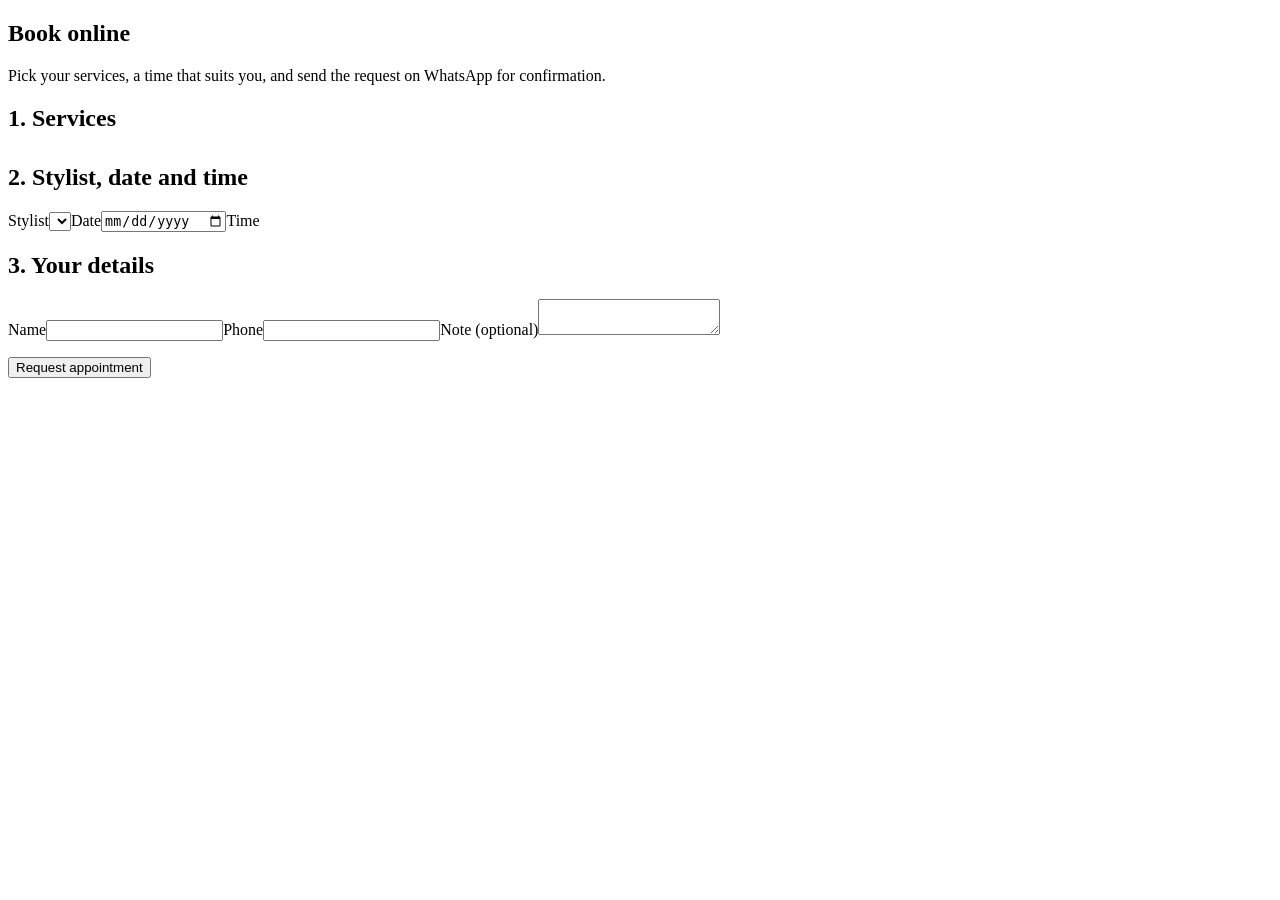
==== booking.html @ c288ae75 "Create booking.html" ====
<!doctype html><html lang="en"><head><title>Book online | KEVI Hair & Beauty</title><meta name="description" content="Book your hair, braiding or nail appointment at KEVI Hair & Beauty."><meta charset="utf-8"><meta name="viewport" content="width=device-width,initial-scale=1"><link rel="icon" href="assets/logo.png"><link rel="preconnect" href="https://fonts.googleapis.com"><link rel="preconnect" href="https://fonts.gstatic.com" crossorigin><link href="https://fonts.googleapis.com/css2?family=Cormorant+Garamond:wght@500;600&family=Jost:wght@400;500&display=swap" rel="stylesheet"><link rel="stylesheet" href="css/style.css"></head><body><header id="site-header"></header><main><section class="wrap"><h1>Book online</h1><p>Pick your services, a time that suits you, and send the request on WhatsApp for confirmation.</p><div id="booking" class="form"><div class="card"><h2>1. Services</h2><div id="svc"></div><h2 style="margin-top:2rem">2. Stylist, date and time</h2><label class="f" for="stylist">Stylist</label><select id="stylist"></select><label class="f" for="date">Date</label><input type="date" id="date"><label class="f">Time</label><div class="slots" id="slots" role="group" aria-label="Available times"></div></div><div class="card"><h2>3. Your details</h2><label class="f" for="name">Name</label><input id="name" autocomplete="name"><label class="f" for="phone">Phone</label><input id="phone" type="tel" autocomplete="tel"><label class="f" for="note">Note (optional)</label><textarea id="note" rows="2"></textarea><p id="sum" style="margin-top:1rem"></p><button class="btn" id="go" type="button">Request appointment</button><p id="err" role="alert"></p></div></div></section></main><footer id="site-footer"></footer><script src="js/data.js"></script><script src="js/main.js"></script></body></html>
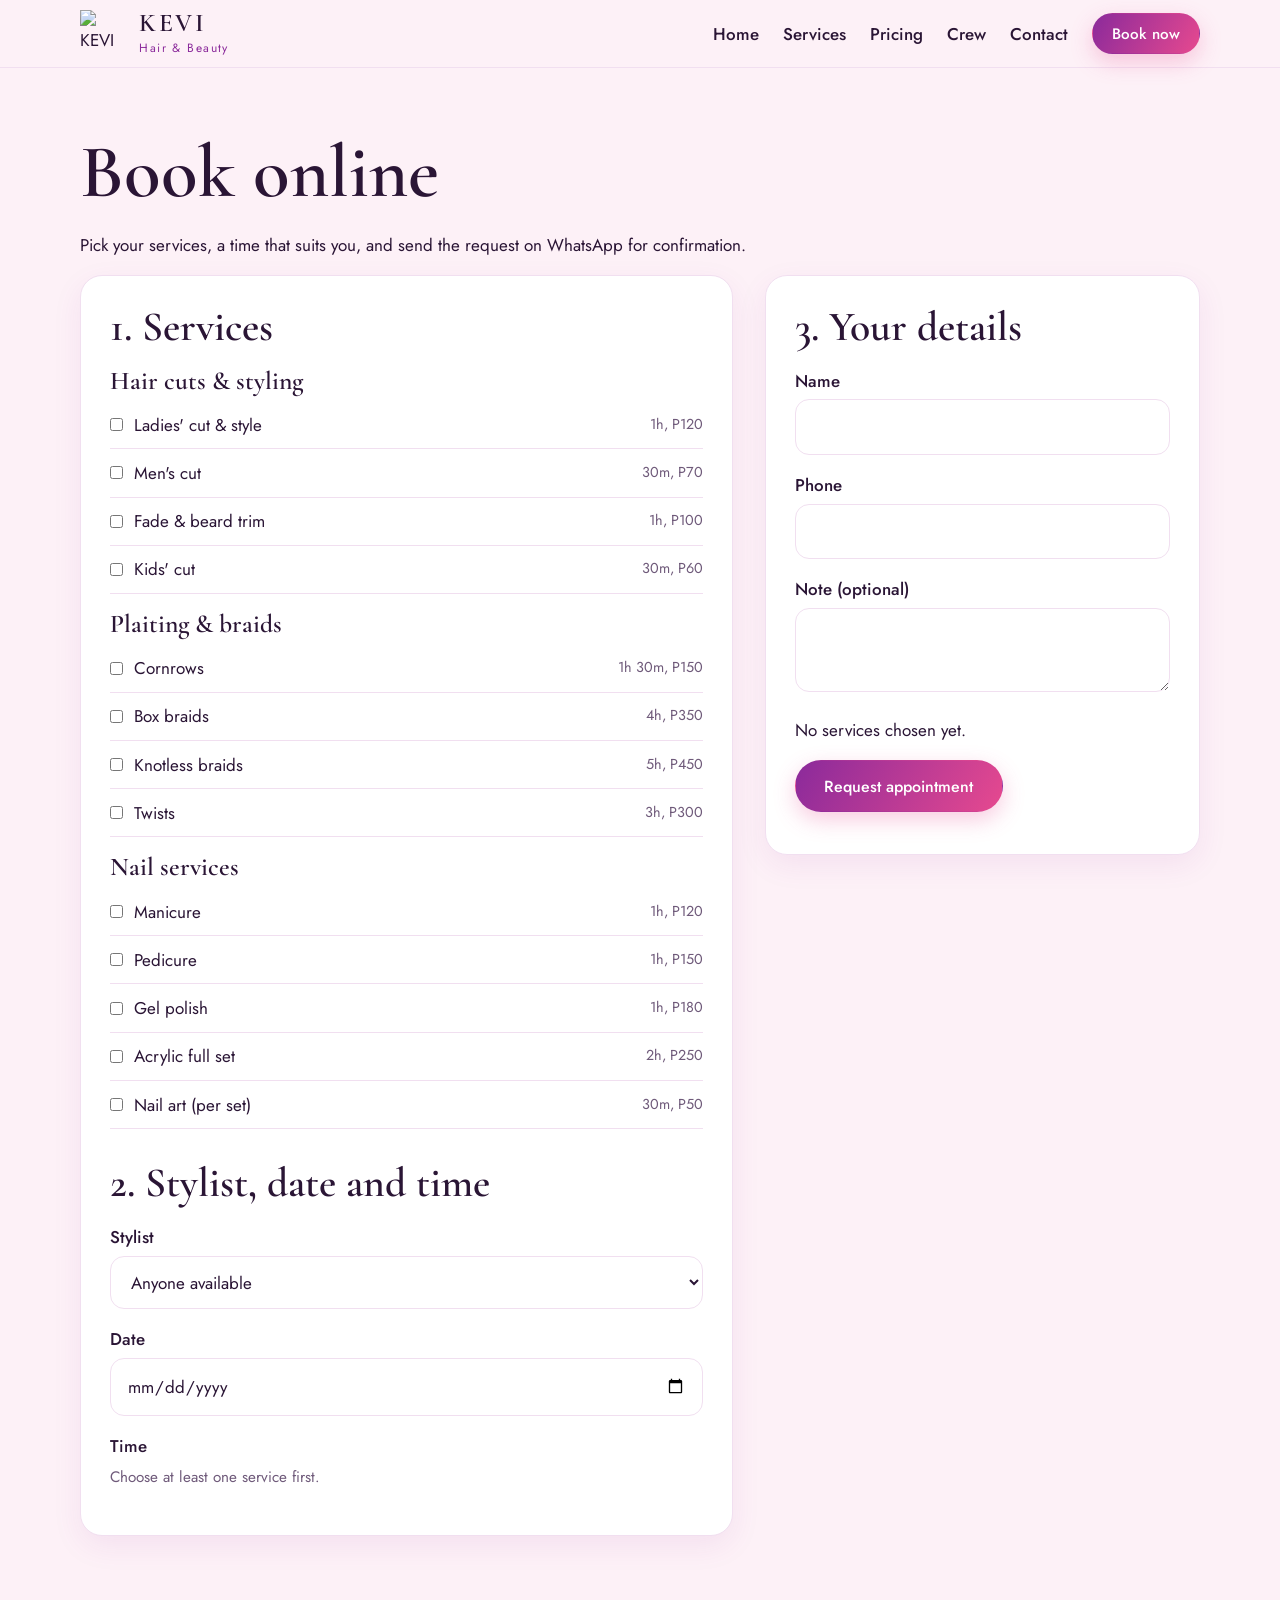
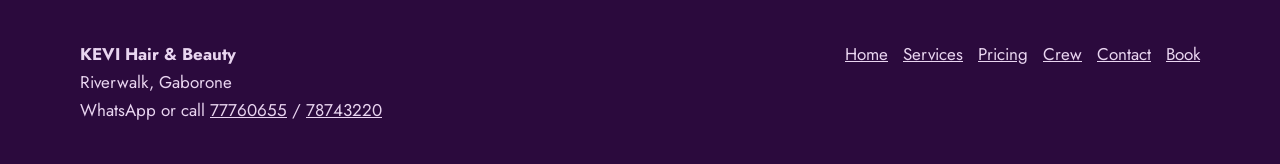
==== commit 16e128a4: "Update booking.html" ====
--- a/booking.html
+++ b/booking.html
@@ -1 +1 @@
-<!doctype html><html lang="en"><head><title>Book online | KEVI Hair & Beauty</title><meta name="description" content="Book your hair, braiding or nail appointment at KEVI Hair & Beauty."><meta charset="utf-8"><meta name="viewport" content="width=device-width,initial-scale=1"><link rel="icon" href="assets/logo.png"><link rel="preconnect" href="https://fonts.googleapis.com"><link rel="preconnect" href="https://fonts.gstatic.com" crossorigin><link href="https://fonts.googleapis.com/css2?family=Cormorant+Garamond:wght@500;600&family=Jost:wght@400;500&display=swap" rel="stylesheet"><link rel="stylesheet" href="css/style.css"></head><body><header id="site-header"></header><main><section class="wrap"><h1>Book online</h1><p>Pick your services, a time that suits you, and send the request on WhatsApp for confirmation.</p><div id="booking" class="form"><div class="card"><h2>1. Services</h2><div id="svc"></div><h2 style="margin-top:2rem">2. Stylist, date and time</h2><label class="f" for="stylist">Stylist</label><select id="stylist"></select><label class="f" for="date">Date</label><input type="date" id="date"><label class="f">Time</label><div class="slots" id="slots" role="group" aria-label="Available times"></div></div><div class="card"><h2>3. Your details</h2><label class="f" for="name">Name</label><input id="name" autocomplete="name"><label class="f" for="phone">Phone</label><input id="phone" type="tel" autocomplete="tel"><label class="f" for="note">Note (optional)</label><textarea id="note" rows="2"></textarea><p id="sum" style="margin-top:1rem"></p><button class="btn" id="go" type="button">Request appointment</button><p id="err" role="alert"></p></div></div></section></main><footer id="site-footer"></footer><script src="js/data.js"></script><script src="js/main.js"></script></body></html>
+<!doctype html><html lang="en"><head><title>Book online | KEVI Hair & Beauty</title><meta name="description" content="Book your hair, braiding or nail appointment at KEVI Hair & Beauty."><meta charset="utf-8"><meta name="viewport" content="width=device-width,initial-scale=1"><link rel="icon" href="logo.png"><link rel="preconnect" href="https://fonts.googleapis.com"><link rel="preconnect" href="https://fonts.gstatic.com" crossorigin><link href="https://fonts.googleapis.com/css2?family=Cormorant+Garamond:wght@500;600&family=Jost:wght@400;500&display=swap" rel="stylesheet"><link rel="stylesheet" href="style.css"></head><body><header id="site-header"></header><main><section class="wrap"><h1>Book online</h1><p>Pick your services, a time that suits you, and send the request on WhatsApp for confirmation.</p><div id="booking" class="form"><div class="card"><h2>1. Services</h2><div id="svc"></div><h2 style="margin-top:2rem">2. Stylist, date and time</h2><label class="f" for="stylist">Stylist</label><select id="stylist"></select><label class="f" for="date">Date</label><input type="date" id="date"><label class="f">Time</label><div class="slots" id="slots" role="group" aria-label="Available times"></div></div><div class="card"><h2>3. Your details</h2><label class="f" for="name">Name</label><input id="name" autocomplete="name"><label class="f" for="phone">Phone</label><input id="phone" type="tel" autocomplete="tel"><label class="f" for="note">Note (optional)</label><textarea id="note" rows="2"></textarea><p id="sum" style="margin-top:1rem"></p><button class="btn" id="go" type="button">Request appointment</button><p id="err" role="alert"></p></div></div></section></main><footer id="site-footer"></footer><script src="data.js"></script><script src="main.js"></script></body></html>
--- a/style.css
+++ b/style.css
@@ -0,0 +1,70 @@
+:root{--plum:#2b0a3d;--purple:#8b2a9b;--pink:#e6498f;--blush:#fdf1f7;--mist:#f1dff0;--ink:#2a1535;--mute:#6f5a7a}
+*{box-sizing:border-box;margin:0}
+html{scroll-behavior:smooth}
+body{font:17px/1.65 Jost,system-ui,sans-serif;color:var(--ink);background:var(--blush)}
+h1,h2,h3,.brand span{font-family:'Cormorant Garamond',Georgia,serif;line-height:1.1;font-weight:600}
+h1{font-size:clamp(2.7rem,6vw,4.7rem);margin-bottom:1rem}h2{font-size:clamp(1.9rem,3.5vw,2.6rem);margin-bottom:.7rem}h3{font-size:1.6rem;margin-bottom:.4rem}
+p{margin-bottom:1rem}img{max-width:100%;display:block}a{color:inherit}
+.wrap{width:min(1120px,92%);margin-inline:auto}
+section{padding:4rem 0}
+header{position:sticky;top:0;z-index:20;background:rgba(253,241,247,.93);backdrop-filter:blur(10px);border-bottom:1px solid var(--mist)}
+.bar{display:flex;align-items:center;justify-content:space-between;gap:1rem;padding:.6rem 0}
+.brand{display:flex;align-items:center;gap:.7rem;text-decoration:none}
+.brand span{font-size:1.6rem;letter-spacing:.1em;display:flex;flex-direction:column;line-height:1}
+.brand small{font:400 .75rem Jost,sans-serif;letter-spacing:.12em;color:var(--purple);margin-top:.2rem}
+nav{display:flex;align-items:center;gap:1.5rem}
+nav a{text-decoration:none;font-weight:500}
+nav a[aria-current]{color:var(--purple);border-bottom:2px solid var(--pink)}
+.burger{display:none;background:none;border:0;font-size:1.7rem;color:var(--purple);cursor:pointer}
+.btn{display:inline-block;padding:.85rem 1.8rem;border-radius:99px;background:linear-gradient(120deg,var(--purple),var(--pink));color:#fff;text-decoration:none;font:500 1rem Jost,sans-serif;border:1.5px solid transparent;cursor:pointer;box-shadow:0 8px 22px rgba(230,73,143,.28)}
+.btn.sm{padding:.55rem 1.2rem;font-size:.95rem}
+.btn.ghost{background:transparent;border-color:currentColor;box-shadow:none}
+.hero{background:linear-gradient(135deg,#2b0a3d,#6b1f7e 60%,#b02d78);color:#fff;padding:5.5rem 0;position:relative;overflow:hidden}
+.hero .wrap{position:relative;z-index:1}
+.hero-in{display:grid;grid-template-columns:1.3fr 1fr;gap:2rem;align-items:center}
+.hero p{max-width:34rem;font-size:1.15rem;opacity:.92}
+.hero .btn+.btn{margin-left:.6rem}
+.hero-logo{width:min(340px,80%);justify-self:center;border-radius:50%;box-shadow:0 0 0 14px rgba(255,255,255,.08),0 30px 80px rgba(0,0,0,.4)}
+#scene{position:absolute;top:0;right:0;width:55%;height:100%;z-index:0}
+.grid{display:grid;grid-template-columns:repeat(auto-fit,minmax(260px,1fr));gap:1.5rem}
+.card{background:#fff;border:1px solid var(--mist);border-radius:22px;padding:1.8rem;text-decoration:none;display:block;box-shadow:0 10px 30px rgba(139,42,155,.08)}
+a.card:hover{border-color:var(--pink)}
+.from{color:var(--purple);font-weight:600}
+.band{background:var(--plum);color:#fff}
+.two{display:grid;grid-template-columns:1fr 1fr;gap:3rem}
+.hours,.list{list-style:none;padding:0}
+.hours li{display:flex;justify-content:space-between;padding:.55rem 0;border-bottom:1px solid rgba(255,255,255,.15)}
+.card .hours li{border-color:var(--mist)}
+.cat{display:grid;grid-template-columns:1fr 1.4fr;gap:3rem;padding:3rem 0;border-top:1px solid var(--mist)}
+.list li{display:flex;justify-content:space-between;gap:1rem;padding:.8rem 0;border-bottom:1px solid var(--mist)}
+.list li span:last-child{font-weight:600;color:var(--purple);white-space:nowrap}
+.avatar{width:96px;height:96px;border-radius:50%;background:linear-gradient(135deg,var(--purple),var(--pink));color:#fff;display:grid;place-items:center;font:600 2.4rem 'Cormorant Garamond',serif;margin-bottom:1rem;overflow:hidden}
+.avatar img{width:100%;height:100%;object-fit:cover}
+.form{display:grid;grid-template-columns:1.2fr .8fr;gap:2rem;align-items:start}
+.form .card+.card{position:sticky;top:90px}
+.chk{display:grid;grid-template-columns:auto 1fr auto;gap:.7rem;align-items:center;padding:.6rem 0;border-bottom:1px solid var(--mist);cursor:pointer}
+.chk em{font-style:normal;color:var(--mute);font-size:.9rem}
+.chk input{width:auto;accent-color:var(--purple)}
+.form h3{margin-top:1rem}
+input,select,textarea{width:100%;padding:.8rem 1rem;border:1.5px solid var(--mist);border-radius:14px;font:inherit;background:#fff;color:inherit}
+label.f{display:block;margin:1rem 0 .3rem;font-weight:500}
+.slots{display:flex;flex-wrap:wrap;gap:.5rem}
+.slot{padding:.5rem .95rem;border-radius:99px;border:1.5px solid var(--mist);background:#fff;font:inherit;cursor:pointer}
+.slot[aria-pressed=true]{background:var(--purple);color:#fff;border-color:var(--purple)}
+.slot:disabled{opacity:.35;cursor:not-allowed;text-decoration:line-through}
+.hint{color:var(--mute);font-size:.95rem}
+#err{color:#b0124f;font-weight:500;margin:.8rem 0 0}
+.map{width:100%;height:340px;border:0;border-radius:22px}
+.done{max-width:560px;margin:auto;text-align:center}
+footer{background:var(--plum);color:#e9d5f0;padding:2.5rem 0}
+.foot{display:flex;flex-wrap:wrap;justify-content:space-between;gap:1.5rem}
+:focus-visible{outline:3px solid var(--pink);outline-offset:2px}
+@media(max-width:760px){
+.burger{display:block}
+nav{display:none;position:absolute;top:100%;left:0;right:0;flex-direction:column;align-items:flex-start;background:var(--blush);padding:1.2rem 4%;gap:1rem;border-bottom:1px solid var(--mist)}
+header.open nav{display:flex}
+.hero-in,.two,.cat,.form{grid-template-columns:1fr}
+.hero-logo{width:180px;justify-self:start}
+#scene{width:100%;opacity:.45}
+.form .card+.card{position:static}}
+@media(prefers-reduced-motion:reduce){html{scroll-behavior:auto}}
